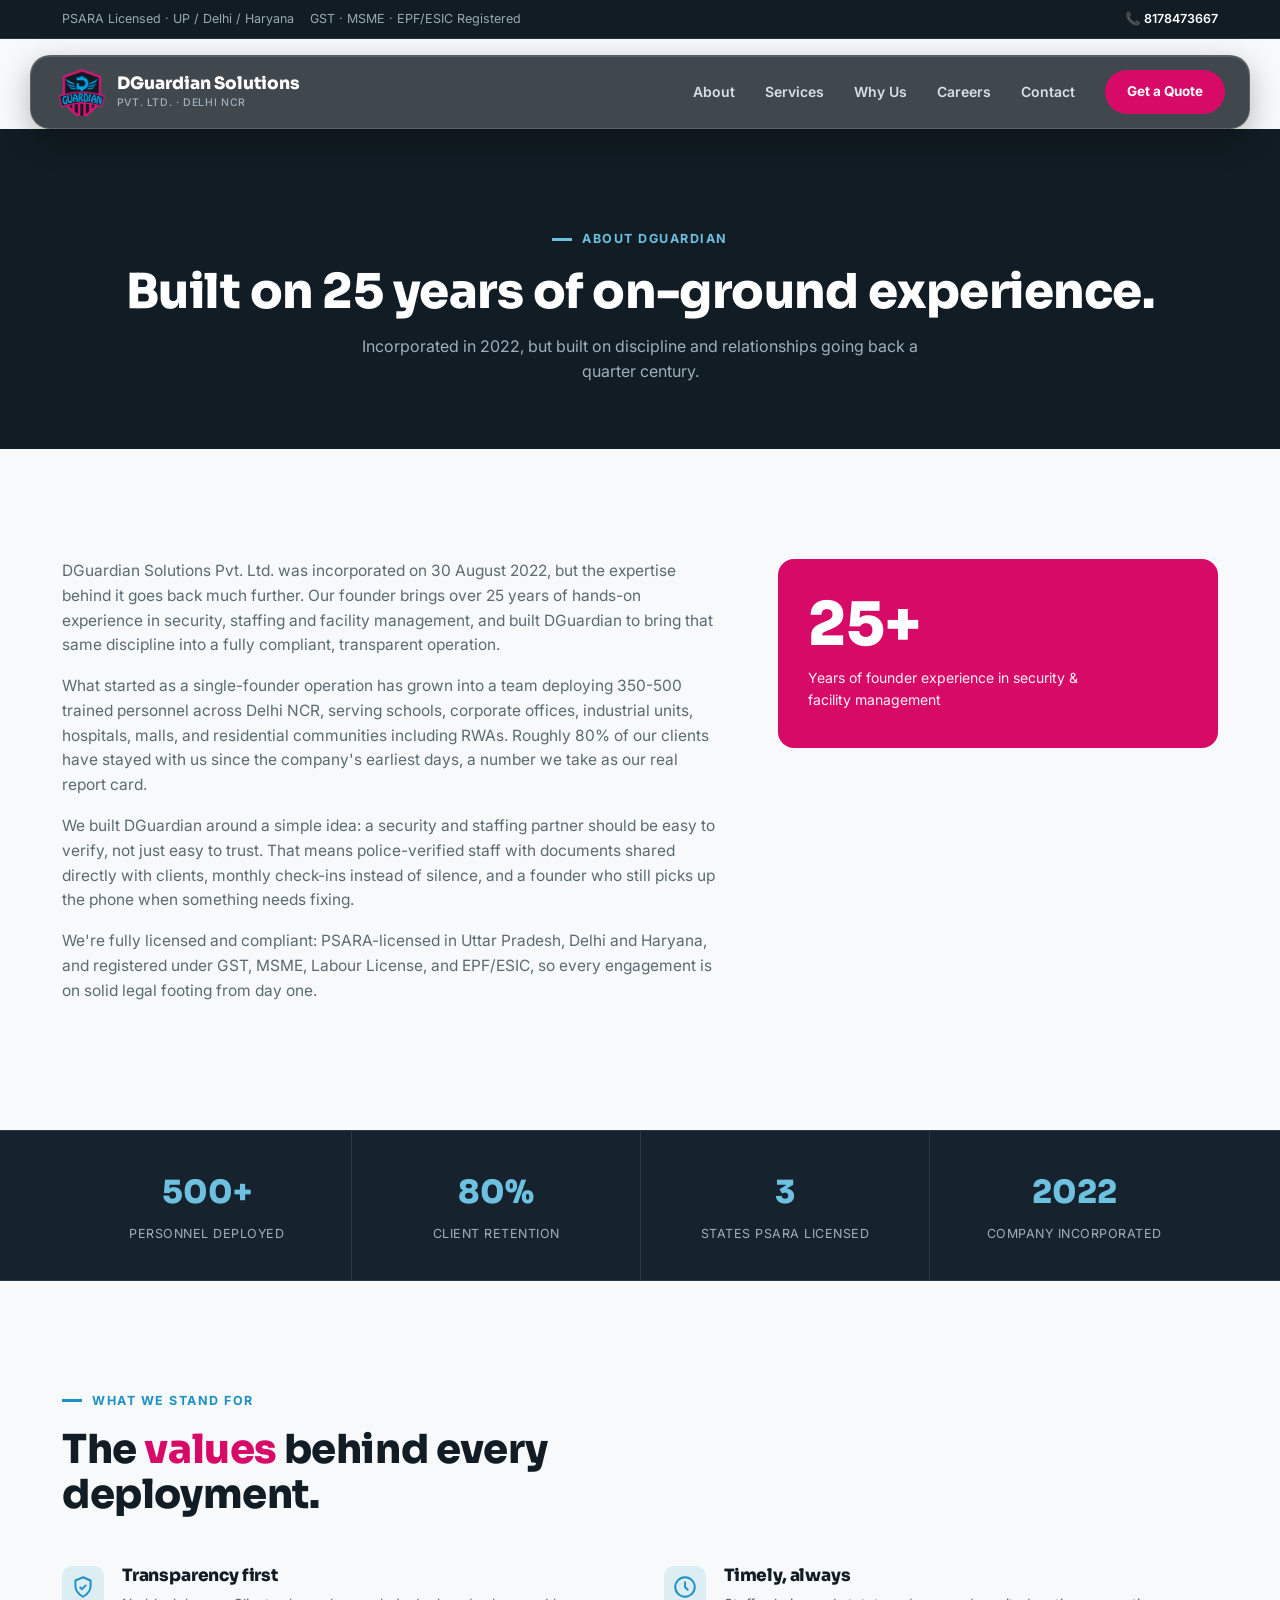
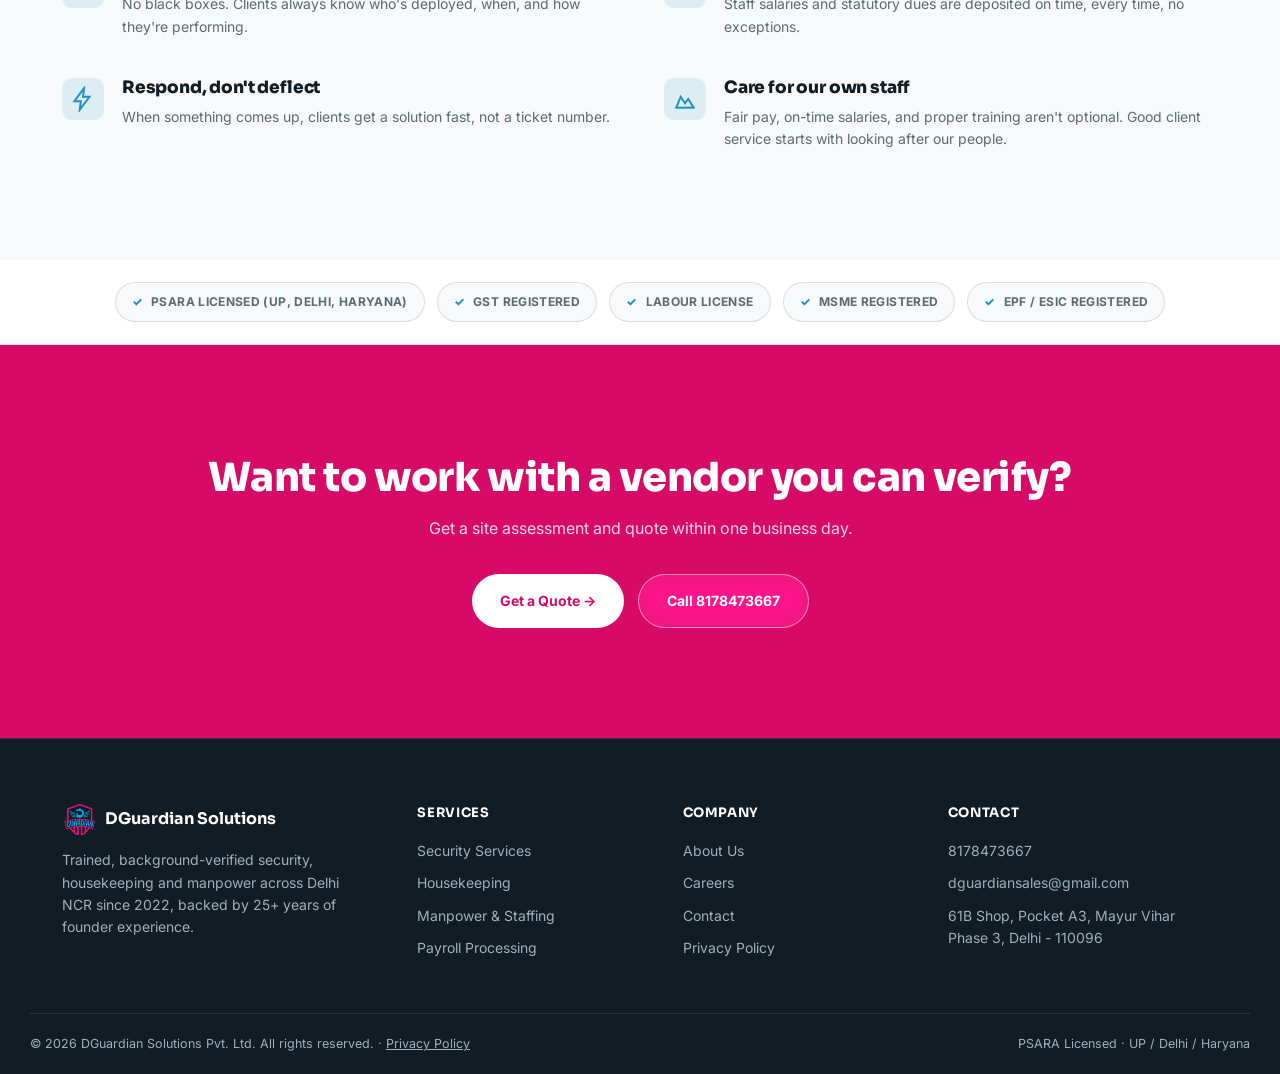
==== about.html @ e47fd435 "Add files via upload" ====
<!DOCTYPE html>
<html lang="en">
<head>
<meta charset="UTF-8">
<meta name="viewport" content="width=device-width, initial-scale=1.0">
<title>About Us | DGuardian Solutions Pvt. Ltd.</title>
<link rel="stylesheet" href="style.css">
</head>
<body>

<div class="topbar">
  <div class="wrap">
    <div class="badges">
      <span>PSARA Licensed · UP / Delhi / Haryana</span>
      <span>GST · MSME · EPF/ESIC Registered</span>
    </div>
    <div><a href="tel:+918178473667">📞 8178473667</a></div>
  </div>
</div>

<header class="nav">
  <div class="wrap navrow">
    <div class="brand">
      <a href="index.html" style="display:flex; align-items:center; gap:12px;">
      <img src="logo.png" alt="DGuardian Solutions logo">
      <div class="name">DGuardian Solutions<span>Pvt. Ltd. · Delhi NCR</span></div>
      </a>
    </div>
    <nav class="links">
      <a href="about.html">About</a>
      <a href="index.html#services">Services</a>
      <a href="index.html#why">Why Us</a>
      <a href="careers.html">Careers</a>
      <a href="contact.html">Contact</a>
      <a href="contact.html" class="nav-cta">Get a Quote</a>
    </nav>
    <button class="burger">☰</button>
  </div>
</header>

<section class="page-hero">
  <div class="wrap">
    <div class="marker on-dark" style="justify-content:center;">About DGuardian</div>
    <h1>Built on 25 years of on-ground experience.</h1>
    <p>Incorporated in 2022, but built on discipline and relationships going back a quarter century.</p>
  </div>
</section>

<section>
  <div class="wrap">
    <div class="about-grid">
      <div class="about-copy">
        <p>DGuardian Solutions Pvt. Ltd. was incorporated on 30 August 2022, but the expertise behind it goes back much further. Our founder brings over 25 years of hands-on experience in security, staffing and facility management, and built DGuardian to bring that same discipline into a fully compliant, transparent operation.</p>
        <p>What started as a single-founder operation has grown into a team deploying 350-500 trained personnel across Delhi NCR, serving schools, corporate offices, industrial units, hospitals, malls, and residential communities including RWAs. Roughly 80% of our clients have stayed with us since the company's earliest days, a number we take as our real report card.</p>
        <p>We built DGuardian around a simple idea: a security and staffing partner should be easy to verify, not just easy to trust. That means police-verified staff with documents shared directly with clients, monthly check-ins instead of silence, and a founder who still picks up the phone when something needs fixing.</p>
        <p>We're fully licensed and compliant: PSARA-licensed in Uttar Pradesh, Delhi and Haryana, and registered under GST, MSME, Labour License, and EPF/ESIC, so every engagement is on solid legal footing from day one.</p>
      </div>
      <div class="founder-card">
        <div class="big-num">25+</div>
        <div class="cap">Years of founder experience in security &amp; facility management</div>
      </div>
    </div>
  </div>
</section>

<div class="stats-band">
  <div class="wrap row">
    <div class="cell"><div class="n">500+</div><div class="l">Personnel Deployed</div></div>
    <div class="cell"><div class="n">80%</div><div class="l">Client Retention</div></div>
    <div class="cell"><div class="n">3</div><div class="l">States PSARA Licensed</div></div>
    <div class="cell"><div class="n">2022</div><div class="l">Company Incorporated</div></div>
  </div>
</div>

<section class="why">
  <div class="wrap">
    <div class="sec-head">
      <div class="marker">What we stand for</div>
      <h2>The <span class="em">values</span> behind every deployment.</h2>
    </div>
    <div class="why-grid">
      <div class="why-item">
        <div class="icon-badge"><svg class="icon" viewBox="0 0 24 24" width="22" height="22"><path d="M12 3l7 3v5c0 4.5-3 7.7-7 10-4-2.3-7-5.5-7-10V6l7-3z"/><path d="M9 12l2 2 4-4"/></svg></div>
        <div><h4>Transparency first</h4><p>No black boxes. Clients always know who's deployed, when, and how they're performing.</p></div>
      </div>
      <div class="why-item">
        <div class="icon-badge"><svg class="icon" viewBox="0 0 24 24" width="22" height="22"><circle cx="12" cy="12" r="9"/><path d="M12 7v5l3 3"/></svg></div>
        <div><h4>Timely, always</h4><p>Staff salaries and statutory dues are deposited on time, every time, no exceptions.</p></div>
      </div>
      <div class="why-item">
        <div class="icon-badge"><svg class="icon" viewBox="0 0 24 24" width="22" height="22"><path d="M13 2L4 14h6l-1 8 9-12h-6l1-8z"/></svg></div>
        <div><h4>Respond, don't deflect</h4><p>When something comes up, clients get a solution fast, not a ticket number.</p></div>
      </div>
      <div class="why-item">
        <div class="icon-badge"><svg class="icon" viewBox="0 0 24 24" width="22" height="22"><path d="M4 20l4-10 4 6 3-4 5 8"/><path d="M3 20h18"/></svg></div>
        <div><h4>Care for our own staff</h4><p>Fair pay, on-time salaries, and proper training aren't optional. Good client service starts with looking after our people.</p></div>
      </div>
    </div>
  </div>
</section>

<div class="compliance">
  <div class="wrap">
    <div class="comp-chip"><span class="tick">✓</span> PSARA Licensed (UP, Delhi, Haryana)</div>
    <div class="comp-chip"><span class="tick">✓</span> GST Registered</div>
    <div class="comp-chip"><span class="tick">✓</span> Labour License</div>
    <div class="comp-chip"><span class="tick">✓</span> MSME Registered</div>
    <div class="comp-chip"><span class="tick">✓</span> EPF / ESIC Registered</div>
  </div>
</div>

<section class="cta-band">
  <div class="wrap">
    <h2>Want to work with a vendor you can verify?</h2>
    <p>Get a site assessment and quote within one business day.</p>
    <div class="cta-row">
      <a href="contact.html" class="btn btn-primary">Get a Quote →</a>
      <a href="tel:+918178473667" class="btn btn-outline">Call 8178473667</a>
    </div>
  </div>
</section>

<footer>
  <div class="wrap foot-grid">
    <div class="foot-col">
      <div class="foot-brand"><img src="logo.png" alt="DGuardian logo"><span>DGuardian Solutions</span></div>
      <p>Trained, background-verified security, housekeeping and manpower across Delhi NCR since 2022, backed by 25+ years of founder experience.</p>
    </div>
    <div class="foot-col">
      <h5>Services</h5>
      <ul>
        <li><a href="index.html#services">Security Services</a></li>
        <li><a href="index.html#services">Housekeeping</a></li>
        <li><a href="index.html#services">Manpower &amp; Staffing</a></li>
        <li><a href="index.html#services">Payroll Processing</a></li>
      </ul>
    </div>
    <div class="foot-col">
      <h5>Company</h5>
      <ul>
        <li><a href="about.html">About Us</a></li>
        <li><a href="careers.html">Careers</a></li>
        <li><a href="contact.html">Contact</a></li>
        <li><a href="privacy-policy.html">Privacy Policy</a></li>
      </ul>
    </div>
    <div class="foot-col">
      <h5>Contact</h5>
      <ul>
        <li><a href="tel:+918178473667">8178473667</a></li>
        <li><a href="mailto:dguardiansales@gmail.com">dguardiansales@gmail.com</a></li>
        <li>61B Shop, Pocket A3, Mayur Vihar Phase 3, Delhi - 110096</li>
      </ul>
    </div>
  </div>
  <div class="wrap foot-bottom">
    <span>© 2026 DGuardian Solutions Pvt. Ltd. All rights reserved. · <a href="privacy-policy.html" style="text-decoration:underline;">Privacy Policy</a></span>
    <span>PSARA Licensed · UP / Delhi / Haryana</span>
  </div>
</footer>

<script src="script.js"></script>
</body>
</html>
---- style.css ----
@import url('https://fonts.googleapis.com/css2?family=Sora:wght@600;700;800&family=Inter:wght@400;500;600;700&display=swap');

  :root{
    --navy:#111C24;
    --navy-2:#16232E;
    --navy-3:#1C2B37;
    --white:#F7F9FA;
    --panel-light:#FFFFFF;
    --alt-light:#EEF3F6;
    --ink:#111C24;
    --muted-ink:#5B6B72;
    --muted-onDark:#9FB0BC;
    --line-light:rgba(17,28,36,0.12);
    --line-dark:rgba(255,255,255,0.10);
    --blue:#1D91C5;
    --blue-dim:#6DC0E0;
    --magenta:#D80A68;
    --magenta-dim:#F291C0;
  }

  *{box-sizing:border-box; margin:0; padding:0;}
  html{scroll-behavior:smooth;}
  html, body{overflow-x:clip;}
  body{
    font-family:'Inter',sans-serif;
    background:var(--white);
    color:var(--ink);
    line-height:1.6;
    -webkit-font-smoothing:antialiased;
  }
  img,svg{max-width:100%; display:block;}
  a{color:inherit; text-decoration:none;}
  ul{list-style:none;}
  h1,h2,h3,h4{
    font-family:'Sora',sans-serif;
    font-weight:800;
    letter-spacing:-0.01em;
    line-height:1.14;
    color:var(--ink);
  }
  .wrap{max-width:1220px; margin:0 auto; padding:0 32px;}
  section{padding:110px 0;}
  @media(max-width:720px){ section{padding:64px 0;} .wrap{padding:0 22px;} }
  .icon{ width:26px; height:26px; stroke:currentColor; fill:none; stroke-width:1.8; }
  .em{ color:var(--magenta); font-style:normal; font-weight:800; }

  .marker{
    display:flex; align-items:center; gap:10px;
    font-family:'Inter',sans-serif; font-size:12.5px; font-weight:700;
    letter-spacing:0.12em; text-transform:uppercase; color:var(--blue);
    margin-bottom:16px;
  }
  .marker::before{ content:""; width:20px; height:3px; background:var(--blue); flex:0 0 auto; }
  .marker.on-dark{ color:var(--blue-dim); }
  .marker.on-dark::before{ background:var(--blue-dim); }

  .mountain-wm{
    position:absolute; left:50%; top:50%; transform:translate(-50%,-50%);
    width:min(1000px,92%); height:auto; opacity:0.07; pointer-events:none; z-index:-1;
    color:#3A4C58;
  }
  .mountain-wm.on-light{ opacity:0.05; color:#B9C6CC; }
  @media(max-width:720px){ .mountain-wm{ opacity:0.05; } }

  /* ---------- Top bar (dark) ---------- */
  .topbar{ background:var(--navy); color:#9AA9B1; font-size:12.5px; border-bottom:1px solid var(--line-dark); }
  .topbar .wrap{ display:flex; justify-content:space-between; align-items:center; padding:9px 32px; gap:16px; flex-wrap:wrap; }
  .topbar a{ color:#fff; font-weight:600; }
  .topbar .badges{ display:flex; gap:16px; flex-wrap:wrap; }

  /* ---------- Nav (dark glass, floats over hero) ---------- */
  header.nav{
    position:sticky; top:0; z-index:50;
    padding:16px 20px 0;
    pointer-events:none;
  }
  .navrow{
    display:flex; align-items:center; justify-content:space-between;
    padding:12px 24px; position:relative;
    max-width:1220px; margin:0 auto;
    background:rgba(13,22,29,0.78);
    backdrop-filter:blur(22px) saturate(140%);
    -webkit-backdrop-filter:blur(22px) saturate(140%);
    border:1px solid rgba(255,255,255,0.14);
    border-radius:20px;
    box-shadow:0 10px 30px rgba(0,0,0,0.28), inset 0 1px 0 rgba(255,255,255,0.12);
    pointer-events:auto;
  }
  .brand{ display:flex; align-items:center; gap:12px; }
  .brand img{ height:48px; width:auto; }
  .brand .name{ font-family:'Sora',sans-serif; color:#fff; font-weight:800; font-size:17px; line-height:1.1; }
  .brand .name span{ display:block; color:var(--muted-onDark); font-size:10.5px; letter-spacing:0.06em; font-weight:500; margin-top:3px; font-family:'Inter',sans-serif; text-transform:uppercase; }
  nav.links{ display:flex; gap:30px; align-items:center; }
  nav.links a{ color:#D7E0E3; font-size:14px; font-weight:600; transition:color .15s; }
  nav.links a:hover{ color:var(--blue-dim); }
  .nav-cta{
    background:var(--magenta); color:#fff!important;
    padding:11px 22px; font-weight:700!important; font-size:13.5px!important;
    border-radius:30px;
    transition:background .15s;
  }
  .nav-cta:hover{ color:#fff!important; background:#b8085a; }
  .burger{ display:none; background:none; border:none; color:#fff; font-size:26px; cursor:pointer; }
  @media(max-width:900px){
    nav.links{
      display:none; position:absolute; top:calc(100% + 8px); left:0; right:0;
      background:rgba(17,28,36,0.85);
      backdrop-filter:blur(20px) saturate(160%);
      -webkit-backdrop-filter:blur(20px) saturate(160%);
      flex-direction:column; align-items:flex-start;
      padding:20px 22px; gap:20px;
      border:1px solid rgba(255,255,255,0.14);
      border-radius:18px;
      box-shadow:0 16px 40px rgba(0,0,0,0.3);
    }
    nav.links.open{ display:flex; }
    .burger{ display:block; }
  }

  /* ---------- Hero (dark) ---------- */
  .hero{ background:var(--navy); padding:64px 0 0; position:relative; z-index:0; overflow:hidden; }
  .hero::before{
    content:""; position:absolute; top:0; left:0; right:0; height:3px;
    background:linear-gradient(90deg, var(--blue) 0%, var(--blue) 66%, var(--magenta) 66%, var(--magenta) 78%, transparent 78%);
    opacity:0.9;
  }
  .hero-main{ display:block; text-align:center; max-width:820px; margin:0 auto; padding:64px 32px 88px; }
  .hero h1{ font-size:clamp(34px,4.6vw,56px); margin-bottom:22px; color:#fff; }
  .hero p.lead{ color:var(--muted-onDark); font-size:17px; max-width:560px; margin:0 auto 34px; }
  .cta-row{ display:flex; gap:14px; flex-wrap:wrap; justify-content:center; }
  .btn{
    display:inline-flex; align-items:center; gap:8px;
    padding:15px 28px; font-weight:700; font-size:14px; cursor:pointer; border:none;
    transition:background .15s, border-color .15s;
    font-family:'Inter',sans-serif;
    border-radius:30px;
  }
  .btn-primary{ background:var(--magenta); color:#fff; }
  .btn-primary:hover{ background:#b8085a; }
  .btn-outline{
    background:rgba(255,255,255,0.06); color:#fff;
    border:1px solid rgba(255,255,255,0.20);
    backdrop-filter:blur(12px) saturate(160%);
    -webkit-backdrop-filter:blur(12px) saturate(160%);
  }
  .btn-outline:hover{ border-color:var(--blue-dim); }

  .pill-row{ display:flex; flex-wrap:wrap; gap:10px; margin-top:32px; justify-content:flex-start; }
  .pill{
    font-size:12.5px; font-weight:600; color:#E4EAEC;
    padding:9px 18px; border-radius:30px;
    background:rgba(255,255,255,0.07);
    backdrop-filter:blur(14px) saturate(160%);
    -webkit-backdrop-filter:blur(14px) saturate(160%);
    border:1px solid rgba(255,255,255,0.16);
    box-shadow:inset 0 1px 0 rgba(255,255,255,0.14);
  }
  .pill.on-light{
    color:var(--ink);
    background:var(--alt-light);
    border:1px solid var(--line-light);
    backdrop-filter:none;
    -webkit-backdrop-filter:none;
    box-shadow:none;
  }

  .hero-strip{ padding:0 32px 90px; position:relative; z-index:1; }
  .hero-strip-row{
    display:grid; grid-template-columns:repeat(4,1fr);
    max-width:1220px; margin:0 auto;
    background:rgba(255,255,255,0.06);
    backdrop-filter:blur(24px) saturate(180%);
    -webkit-backdrop-filter:blur(24px) saturate(180%);
    border:1px solid rgba(255,255,255,0.14);
    border-radius:22px;
    box-shadow:0 20px 50px rgba(0,0,0,0.3), inset 0 1px 0 rgba(255,255,255,0.16);
    overflow:hidden;
  }
  @media(max-width:720px){ .hero-strip-row{ grid-template-columns:repeat(2,1fr); } }
  .hs-cell{ padding:26px 20px; text-align:center; border-left:1px solid rgba(255,255,255,0.10); }
  .hs-cell:first-child{ border-left:none; }
  @media(max-width:720px){ .hs-cell:nth-child(odd){ border-left:none; } .hs-cell{ border-top:1px solid rgba(255,255,255,0.10); } .hs-cell:nth-child(-n+2){ border-top:none; } }
  .hs-cell .n{ font-family:'Sora',sans-serif; font-weight:800; font-size:27px; color:var(--blue-dim); }
  .hs-cell .l{ font-size:12px; color:var(--muted-onDark); margin-top:6px; text-transform:uppercase; letter-spacing:0.03em; }

  /* ---------- Stats band (dark navy, blue numbers) ---------- */
  .stats-band{ background:var(--navy-2); padding:0; border-top:1px solid var(--line-dark); border-bottom:1px solid var(--line-dark); }
  .stats-band .row{ display:grid; grid-template-columns:repeat(4,1fr); }
  @media(max-width:720px){ .stats-band .row{ grid-template-columns:repeat(2,1fr); } }
  .stats-band .cell{ padding:36px 20px; text-align:center; border-left:1px solid var(--line-dark); }
  .stats-band .cell:first-child{ border-left:none; }
  @media(max-width:720px){ .stats-band .cell:nth-child(odd){ border-left:none; } }
  .stats-band .n{ font-family:'Sora',sans-serif; font-weight:800; font-size:32px; color:var(--blue-dim); }
  .stats-band .l{ font-size:12.5px; color:var(--muted-onDark); margin-top:6px; text-transform:uppercase; letter-spacing:0.04em; }

  /* ---------- Compliance strip (light) ---------- */
  .compliance{ background:var(--panel-light); padding:22px 0; border-bottom:1px solid var(--line-light); }
  .compliance .wrap{ display:flex; gap:12px; flex-wrap:wrap; justify-content:center; }
  .comp-chip{
    font-size:12px; font-weight:700; color:var(--muted-ink); display:flex; align-items:center; gap:8px;
    text-transform:uppercase; letter-spacing:0.03em;
    padding:9px 16px; border:1px solid var(--line-light); background:var(--white);
    border-radius:30px;
  }
  .comp-chip .tick{ color:var(--blue); font-weight:800; }

  /* ---------- Section heading pattern ---------- */
  .sec-head{ max-width:680px; margin-bottom:48px; }
  .sec-head h2{ font-size:clamp(28px,3.4vw,40px); margin-bottom:14px; }
  .sec-head p{ font-size:15.5px; color:var(--muted-ink); }
  .on-dark .sec-head h2{ color:#fff; }
  .on-dark .sec-head p{ color:var(--muted-onDark); }

  /* ---------- Tabbed feature card (light section) ---------- */
  .tabs-section{ background:var(--white); position:relative; z-index:0; overflow:hidden; }
  .tabs-card{
    display:grid; grid-template-columns:0.9fr 1.1fr;
    background:rgba(255,255,255,0.7);
    backdrop-filter:blur(16px) saturate(140%);
    -webkit-backdrop-filter:blur(16px) saturate(140%);
    border:1px solid var(--line-light);
    border-radius:22px;
    box-shadow:0 16px 40px rgba(17,28,36,0.08);
    overflow:hidden;
  }
  @media(max-width:900px){ .tabs-card{ grid-template-columns:1fr; } }
  .tabs-list{ border-right:1px solid var(--line-light); }
  @media(max-width:900px){ .tabs-list{ border-right:none; border-bottom:1px solid var(--line-light); display:flex; overflow-x:auto; } }
  .tab-btn{
    display:block; width:100%; text-align:left; background:none; border:none; cursor:pointer;
    padding:22px 26px; font-weight:700; font-size:15px; color:var(--muted-ink);
    border-left:3px solid transparent; transition:background .15s, color .15s;
    font-family:'Inter',sans-serif;
  }
  @media(max-width:900px){ .tab-btn{ white-space:nowrap; border-left:none; border-bottom:3px solid transparent; } }
  .tab-btn:hover{ color:var(--ink); }
  .tab-btn.active{ color:var(--ink); background:rgba(29,145,197,0.08); border-left-color:var(--blue); }
  @media(max-width:900px){ .tab-btn.active{ border-left-color:transparent; border-bottom-color:var(--blue); } }
  .tab-panels{ padding:40px; display:flex; align-items:center; }
  @media(max-width:720px){ .tab-panels{ padding:28px; } }
  .tab-panel{ display:none; }
  .tab-panel.active{ display:block; }
  .tab-panel .icon-badge{ width:48px; height:48px; display:flex; align-items:center; justify-content:center; background:rgba(29,145,197,0.12); color:var(--blue); margin-bottom:20px; border-radius:10px; }
  .tab-panel h3{ font-size:24px; margin-bottom:12px; }
  .tab-panel p{ font-size:15px; color:var(--muted-ink); }

  /* ---------- Statement + stats row (dark navy) ---------- */
  .statement{ background:var(--navy); text-align:center; position:relative; z-index:0; overflow:hidden; }
  .statement h2{ font-size:clamp(28px,3.6vw,42px); max-width:760px; margin:0 auto 44px; color:#fff; }
  .statement-row{ display:grid; grid-template-columns:repeat(4,1fr); gap:1px; background:var(--line-dark); max-width:820px; margin:0 auto; }
  @media(max-width:720px){ .statement-row{ grid-template-columns:repeat(2,1fr); } }
  .statement-row .cell{ background:var(--navy); padding:22px 14px; }
  .statement-row .n{ font-family:'Sora',sans-serif; font-weight:800; font-size:20px; color:var(--blue-dim); }
  .statement-row .l{ font-size:11.5px; color:var(--muted-onDark); margin-top:6px; text-transform:uppercase; letter-spacing:0.03em; }

  /* ---------- About (light) ---------- */
  .about{ background:var(--white); position:relative; z-index:0; overflow:hidden; }
  .about-grid{ display:grid; grid-template-columns:1.2fr 0.8fr; gap:56px; align-items:start; }
  @media(max-width:900px){ .about-grid{ grid-template-columns:1fr; } }
  .about-copy p{ margin-bottom:16px; color:var(--muted-ink); font-size:15.5px; }
  .founder-card{ background:var(--magenta); color:#fff; padding:36px 30px; border-radius:16px; }
  .founder-card .big-num{ font-family:'Sora',sans-serif; font-weight:800; font-size:60px; line-height:1; }
  .founder-card .cap{ font-size:14px; opacity:0.95; margin-top:12px; max-width:280px; }

  /* ---------- Services (light) ---------- */
  .services{ background:var(--alt-light); position:relative; z-index:0; overflow:hidden; }
  .svc-grid{ display:grid; grid-template-columns:repeat(4,1fr); gap:1px; background:var(--line-light); }
  @media(max-width:960px){ .svc-grid{ grid-template-columns:1fr 1fr; } }
  @media(max-width:560px){ .svc-grid{ grid-template-columns:1fr; } }
  .svc-card{ background:var(--alt-light); padding:30px 26px; }
  .svc-card .icon-badge{
    width:48px; height:48px; display:flex; align-items:center; justify-content:center;
    background:rgba(29,145,197,0.12); color:var(--blue); margin-bottom:18px; border-radius:10px;
  }
  .svc-card h3{ font-size:19px; margin-bottom:10px; }
  .svc-card p{ font-size:14px; color:var(--muted-ink); }

  /* ---------- Why choose us (light) ---------- */
  .why{ background:var(--white); position:relative; z-index:0; overflow:hidden; }
  .why-grid{ display:grid; grid-template-columns:1fr 1fr; gap:40px 48px; }
  @media(max-width:720px){ .why-grid{ grid-template-columns:1fr; gap:32px; } }
  .why-item{ padding:0; display:flex; gap:18px; align-items:flex-start; }
  .why-item .icon-badge{
    flex:0 0 auto; width:42px; height:42px; display:flex; align-items:center; justify-content:center;
    background:rgba(29,145,197,0.12); color:var(--blue); border-radius:10px;
  }
  .why-item h4{ font-size:17px; margin-bottom:8px; }
  .why-item p{ font-size:14px; color:var(--muted-ink); }

  /* ---------- Industries / clients (light) ---------- */
  .industries{ background:var(--alt-light); position:relative; z-index:0; overflow:hidden; }
  .chip-row{ display:flex; flex-wrap:wrap; gap:10px; margin-bottom:48px; }
  .chip{
    padding:10px 20px; background:var(--panel-light); border:1px solid var(--line-light);
    font-size:13px; font-weight:600; color:var(--muted-ink);
    transition:border-color .15s, color .15s; border-radius:30px;
  }
  .chip:hover{ border-color:var(--blue); color:var(--ink); }

  .marquee{ overflow:hidden; position:relative; }
  .marquee-track{ display:flex; gap:14px; width:max-content; animation:scroll-left 32s linear infinite; }
  .marquee:hover .marquee-track{ animation-play-state:paused; }
  @keyframes scroll-left{ from{transform:translateX(0);} to{transform:translateX(-50%);} }
  .logo-plate{
    background:var(--panel-light); border:1px solid var(--line-light); border-left:3px solid var(--blue);
    display:flex; align-items:center; justify-content:center; text-align:center;
    width:190px; height:190px; flex:0 0 auto; padding:18px;
    font-family:'Sora',sans-serif; font-weight:700; font-size:13.5px; color:var(--ink);
    line-height:1.3; white-space:normal;
    border-radius:4px 18px 18px 4px;
  }
  .logo-plate.has-img{ padding:24px; }
  .logo-plate.has-img img{ max-width:100%; max-height:100%; width:auto; height:auto; object-fit:contain; }
  @media(max-width:720px){
    .logo-plate{ width:140px; height:140px; padding:14px; font-size:12px; }
    .logo-plate.has-img{ padding:16px; }
  }

  /* ---------- CTA band (magenta — the one deliberate CTA moment) ---------- */
  .cta-band{ background:var(--magenta); text-align:center; }
  .cta-band h2{ color:#fff; font-size:clamp(28px,3.6vw,40px); margin-bottom:16px; }
  .cta-band p{ color:#FBD3E8; font-size:16px; margin-bottom:32px; }
  .cta-band .cta-row{ justify-content:center; }
  .cta-band .btn-outline{ color:#fff; border-color:rgba(255,255,255,0.5); background:rgba(255,255,255,0.08); }
  .cta-band .btn-primary{ background:#fff; color:var(--magenta); }

  /* ---------- Contact (light) ---------- */
  .contact{ background:var(--white); position:relative; z-index:0; overflow:hidden; }
  .contact-grid{ display:grid; grid-template-columns:0.85fr 1.15fr; gap:48px; align-items:start; }
  @media(max-width:900px){ .contact-grid{ grid-template-columns:1fr; } }
  .contact-card{ background:var(--panel-light); border:1px solid var(--line-light); padding:22px 24px; margin-bottom:14px; border-left:3px solid var(--blue); border-radius:4px 14px 14px 4px; }
  .contact-card .k{ font-size:11.5px; color:var(--muted-ink); font-weight:700; letter-spacing:0.06em; margin-bottom:8px; text-transform:uppercase; }
  .contact-card .v{ font-size:16px; font-weight:700; color:var(--ink); }
  .contact-card .v a{ color:var(--ink); }
  .form{ background:var(--panel-light); border:1px solid var(--line-light); padding:30px; border-radius:16px; }
  .form input, .form textarea{
    width:100%; background:var(--white); border:1px solid var(--line-light);
    padding:13px 14px; color:var(--ink); font-family:'Inter',sans-serif;
    font-size:14.5px; margin-bottom:14px; transition:border-color .15s; border-radius:8px;
  }
  .form input:focus, .form textarea:focus{ outline:none; border-color:var(--blue); }
  .form label{ font-size:12px; color:var(--muted-ink); margin-bottom:6px; display:block; font-weight:700; text-transform:uppercase; letter-spacing:0.03em; }
  .form textarea{ resize:vertical; min-height:100px; }

  /* ---------- Footer (dark) ---------- */
  footer{ background:var(--navy); color:var(--muted-onDark); padding-top:64px; border-top:1px solid var(--line-dark); }
  .foot-grid{ display:grid; grid-template-columns:1.4fr 1fr 1fr 1.2fr; gap:40px; padding-bottom:44px; }
  @media(max-width:900px){ .foot-grid{ grid-template-columns:1fr 1fr; } }
  @media(max-width:560px){ .foot-grid{ grid-template-columns:1fr; } }
  .foot-col h5{ font-family:'Sora',sans-serif; font-weight:700; font-size:13px; color:#fff; text-transform:uppercase; letter-spacing:0.05em; margin-bottom:16px; }
  .foot-col ul li{ margin-bottom:10px; font-size:14px; }
  .foot-col ul li a:hover{ color:var(--blue-dim); }
  .foot-brand{ display:flex; align-items:center; gap:10px; margin-bottom:14px; }
  .foot-brand img{ height:32px; }
  .foot-brand span{ color:#fff; font-weight:700; font-family:'Sora',sans-serif; }
  .foot-col p{ font-size:14px; max-width:280px; }
  .foot-bottom{ border-top:1px solid var(--line-dark); padding:20px 0; font-size:12.5px; display:flex; justify-content:space-between; flex-wrap:wrap; gap:10px; }

  /* ---------- Scroll reveal ---------- */
  .reveal{ opacity:0; transform:translateY(16px); transition:opacity .55s ease, transform .55s ease; }
  .reveal.in{ opacity:1; transform:translateY(0); }
  @media (prefers-reduced-motion: reduce){
    .reveal{ opacity:1; transform:none; transition:none; }
    .marquee-track{ animation:none; }
  }

  /* ---------- Long-form legal/info content (Privacy Policy, etc.) ---------- */
  .legal-content{ max-width:760px; }
  .legal-content h2{ font-size:26px; margin-top:40px; margin-bottom:14px; }
  .legal-content h2:first-child{ margin-top:0; }
  .legal-content p{ color:var(--muted); font-size:15.5px; margin-bottom:14px; }
  .legal-content ul{ margin-bottom:14px; }
  .legal-content ul li{ position:relative; padding-left:20px; color:var(--muted); font-size:15.5px; margin-bottom:8px; }
  .legal-content ul li::before{ content:""; position:absolute; left:0; top:9px; width:6px; height:6px; background:var(--blue); border-radius:50%; }
  .legal-content .updated{ color:var(--muted); font-size:13.5px; margin-bottom:36px; }

  /* ---------- Simple hero band for inner pages ---------- */
  .page-hero{ background:var(--navy); padding:100px 0 64px; text-align:center; position:relative; z-index:0; overflow:hidden; }
  .page-hero h1{ color:#fff; font-size:clamp(30px,4vw,48px); margin-bottom:14px; }
  .page-hero p{ color:var(--muted-onDark); font-size:16px; max-width:600px; margin:0 auto; }

  /* ---------- Careers: role cards & apply form reuse ---------- */
  .role-grid{ display:grid; grid-template-columns:repeat(2,1fr); gap:1px; background:var(--line-light); }
  @media(max-width:720px){ .role-grid{ grid-template-columns:1fr; } }
  .role-card{ background:var(--white); padding:28px 26px; }
  .role-card .icon-badge{ width:44px; height:44px; display:flex; align-items:center; justify-content:center; background:rgba(29,145,197,0.12); color:var(--blue); margin-bottom:16px; border-radius:10px; }
  .role-card h3{ font-size:18px; margin-bottom:8px; }
  .role-card p{ font-size:14px; color:var(--muted-ink); margin-bottom:0; }
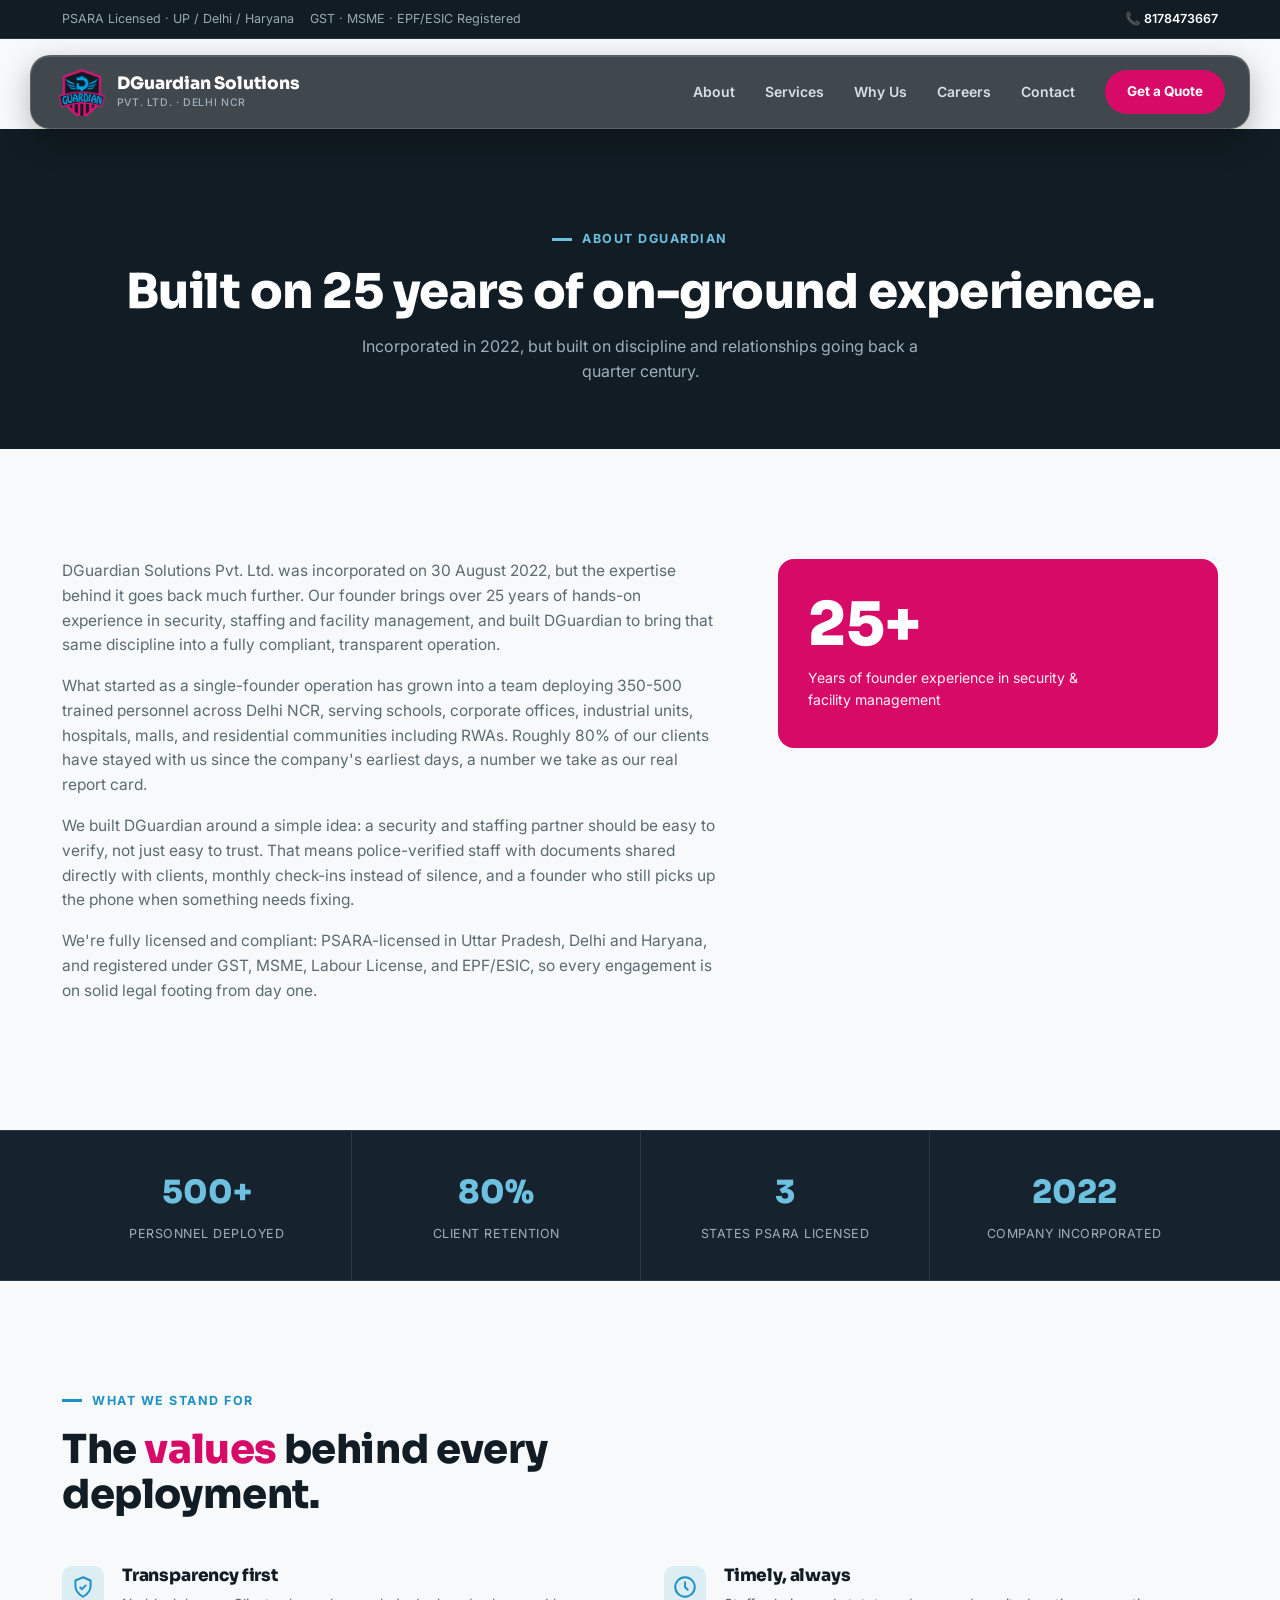
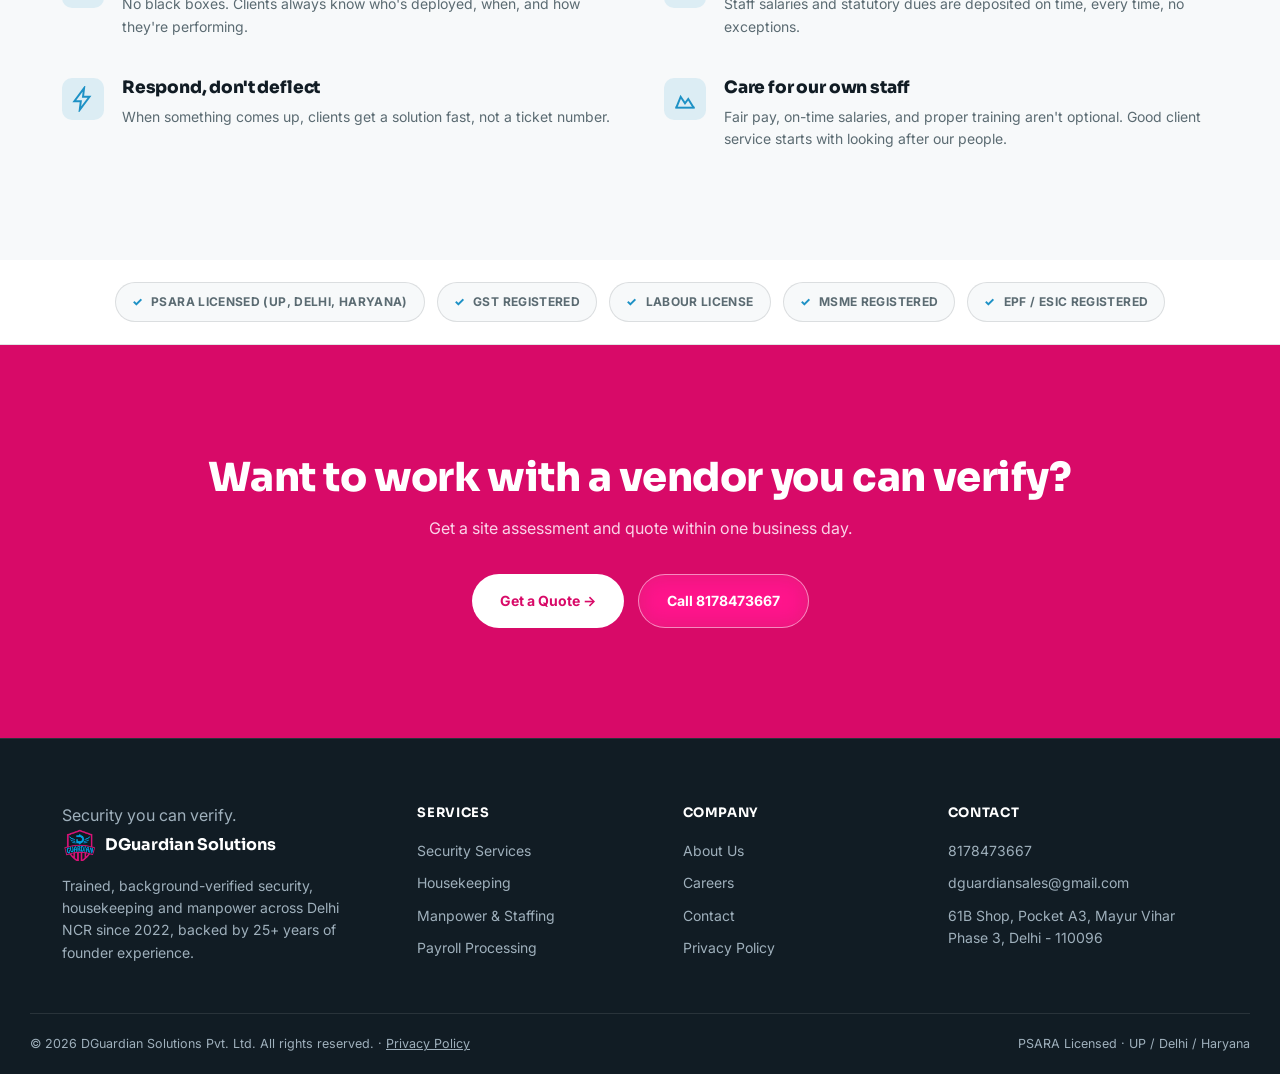
==== commit cdbfb177: "Update about.html" ====
--- a/about.html
+++ b/about.html
@@ -123,6 +123,7 @@
 <footer>
   <div class="wrap foot-grid">
     <div class="foot-col">
+      <div class="foot-tagline">Security you can verify.</div>
       <div class="foot-brand"><img src="logo.png" alt="DGuardian logo"><span>DGuardian Solutions</span></div>
       <p>Trained, background-verified security, housekeeping and manpower across Delhi NCR since 2022, backed by 25+ years of founder experience.</p>
     </div>
--- a/style.css
+++ b/style.css
@@ -120,6 +120,25 @@
 
   /* ---------- Hero (dark) ---------- */
   .hero{ background:var(--navy); padding:64px 0 0; position:relative; z-index:0; overflow:hidden; }
+  .hero-split{ display:grid; grid-template-columns:1.1fr 0.9fr; gap:48px; align-items:center; max-width:1220px; margin:0 auto; padding:72px 32px 64px; }
+  @media(max-width:900px){ .hero-split{ grid-template-columns:1fr; padding:56px 24px 40px; } }
+  .hero-split .marker{ justify-content:flex-start; }
+  .hero-split h1{ text-align:left; }
+  .hero-split p.lead{ text-align:left; margin:0 0 34px; max-width:46ch; }
+  .hero-split .cta-row{ justify-content:flex-start; }
+  .hero-split .pill-row{ justify-content:flex-start; }
+  .hero-visual{
+    aspect-ratio:4/5; border-radius:24px; border:1px solid rgba(255,255,255,0.14);
+    background:rgba(255,255,255,0.04); display:flex; align-items:center; justify-content:center;
+    color:var(--muted-onDark); font-size:14px; text-align:center; padding:32px;
+    position:relative; overflow:hidden;
+  }
+  .hero-visual::before{
+    content:""; position:absolute; inset:0;
+    background:linear-gradient(160deg, rgba(29,145,197,0.25) 0%, transparent 60%);
+  }
+  .hero-visual span{ position:relative; z-index:1; }
+  @media(max-width:900px){ .hero-visual{ aspect-ratio:16/10; } }
   .hero::before{
     content:""; position:absolute; top:0; left:0; right:0; height:3px;
     background:linear-gradient(90deg, var(--blue) 0%, var(--blue) 66%, var(--magenta) 66%, var(--magenta) 78%, transparent 78%);
@@ -387,3 +406,27 @@
   .role-card .icon-badge{ width:44px; height:44px; display:flex; align-items:center; justify-content:center; background:rgba(29,145,197,0.12); color:var(--blue); margin-bottom:16px; border-radius:10px; }
   .role-card h3{ font-size:18px; margin-bottom:8px; }
   .role-card p{ font-size:14px; color:var(--muted-ink); margin-bottom:0; }
+
+  /* ---------- Flat highlight cards + quote (layout pattern) ---------- */
+  .highlight-band{ background:var(--white); padding:80px 0; }
+  .highlight-grid{ display:grid; grid-template-columns:repeat(3,1fr); gap:24px; max-width:1220px; margin:0 auto; padding:0 32px; }
+  @media(max-width:900px){ .highlight-grid{ grid-template-columns:1fr; } }
+  .highlight-card{
+    background:var(--panel-light); border:1px solid var(--line-light); border-radius:16px;
+    padding:40px; transition:border-color 0.15s ease;
+  }
+  .highlight-card:hover{ border-color:var(--blue); }
+  .highlight-card .icon-circle{
+    width:44px; height:44px; border-radius:999px; border:1px solid var(--line-light);
+    display:flex; align-items:center; justify-content:center; color:var(--blue); margin-bottom:24px;
+  }
+  .highlight-card h3{ font-size:19px; margin-bottom:12px; }
+  .highlight-card p{ font-size:15px; color:var(--muted-ink); margin:0; }
+
+  .quote-band{ background:var(--navy); padding:80px 0; text-align:center; }
+  .quote-band .wrap{ max-width:720px; }
+  .quote-band blockquote{
+    font-family:'Sora',sans-serif; font-weight:600; font-size:clamp(22px,3vw,30px);
+    line-height:1.4; color:#fff; margin:0 0 24px; letter-spacing:-0.3px;
+  }
+  .quote-band .attribution{ color:var(--muted-onDark); font-size:14px; }
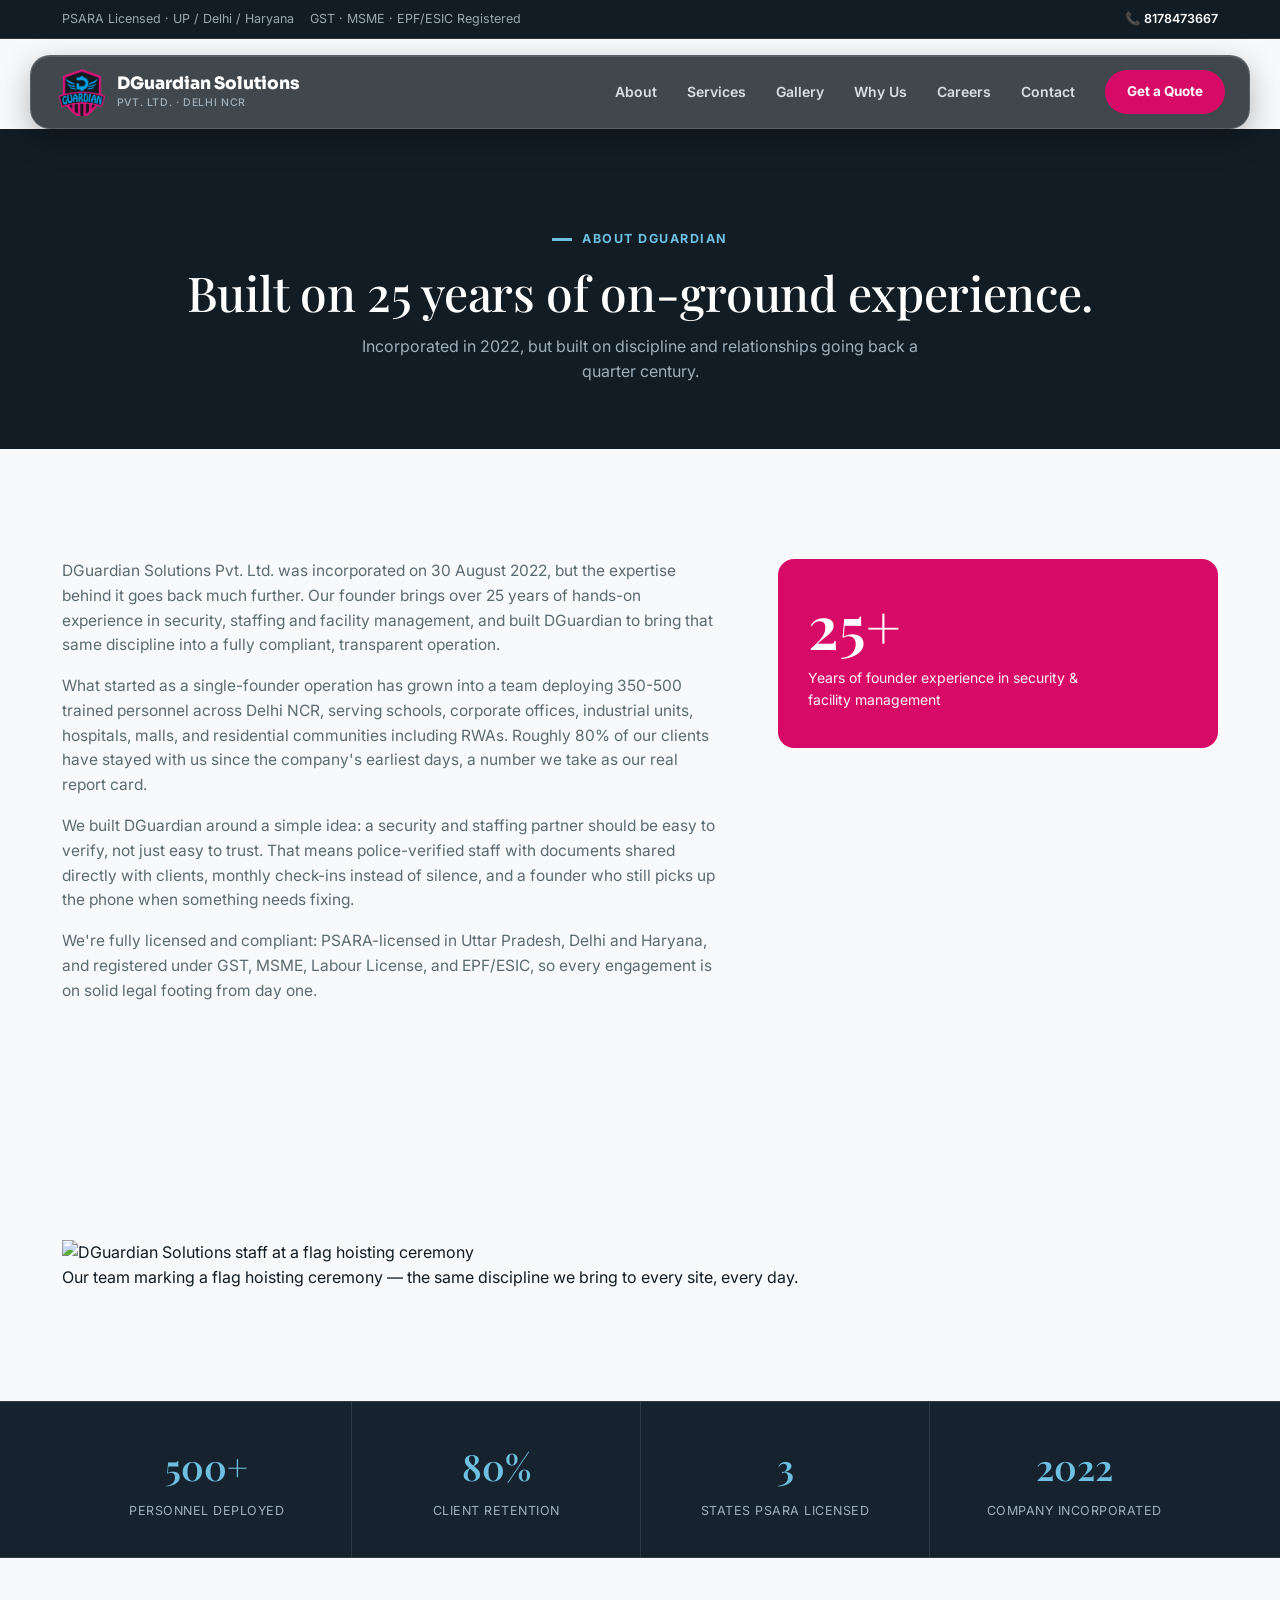
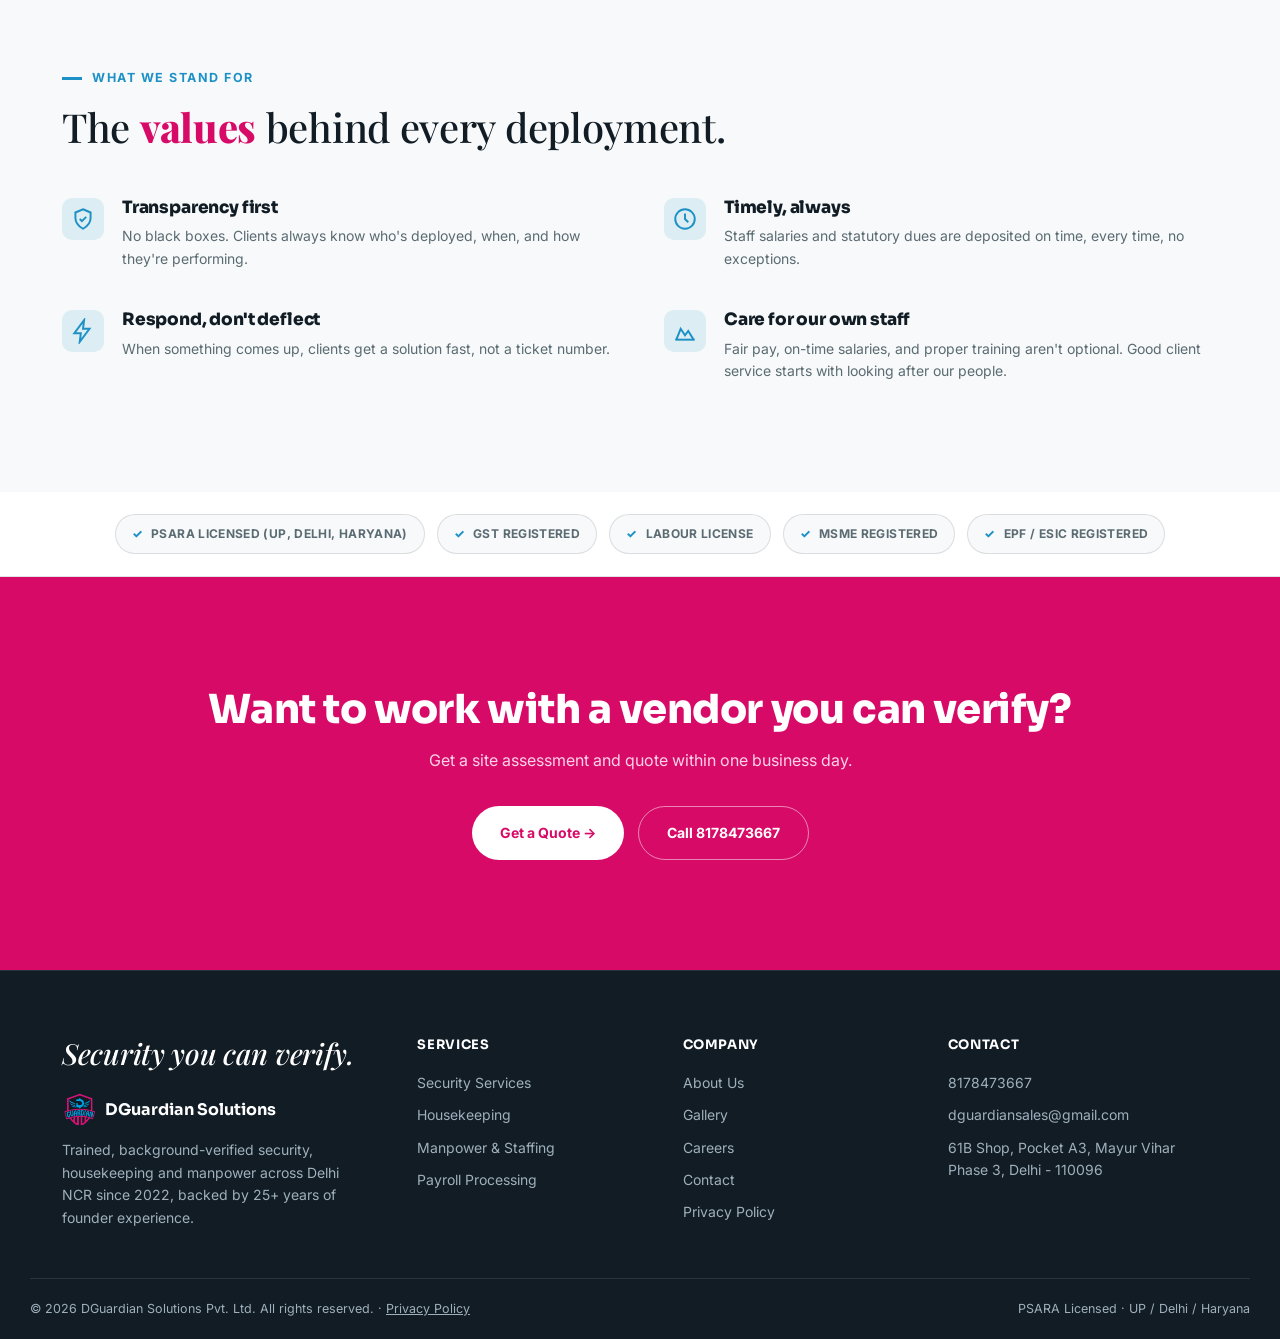
==== commit 51383514: "Update about.html" ====
--- a/about.html
+++ b/about.html
@@ -29,6 +29,7 @@
     <nav class="links">
       <a href="about.html">About</a>
       <a href="index.html#services">Services</a>
+      <a href="gallery.html">Gallery</a>
       <a href="index.html#why">Why Us</a>
       <a href="careers.html">Careers</a>
       <a href="contact.html">Contact</a>
@@ -60,6 +61,13 @@
         <div class="cap">Years of founder experience in security &amp; facility management</div>
       </div>
     </div>
+  </div>
+</section>
+
+<section class="photo-moment">
+  <div class="wrap">
+    <img src="flag-ceremony.jpg" alt="DGuardian Solutions staff at a flag hoisting ceremony">
+    <p class="photo-caption">Our team marking a flag hoisting ceremony — the same discipline we bring to every site, every day.</p>
   </div>
 </section>
 
@@ -140,6 +148,7 @@
       <h5>Company</h5>
       <ul>
         <li><a href="about.html">About Us</a></li>
+        <li><a href="gallery.html">Gallery</a></li>
         <li><a href="careers.html">Careers</a></li>
         <li><a href="contact.html">Contact</a></li>
         <li><a href="privacy-policy.html">Privacy Policy</a></li>
--- a/style.css
+++ b/style.css
@@ -1,5 +1,4 @@
-
-  @import url('https://fonts.googleapis.com/css2?family=Sora:wght@600;700;800&family=Inter:wght@400;500;600;700&display=swap');
+@import url('https://fonts.googleapis.com/css2?family=Sora:wght@600;700;800&family=Inter:wght@400;500;600;700&family=Playfair+Display:ital,wght@0,400;0,500;0,600;1,400&display=swap');
 
   :root{
     --navy:#111C24;
@@ -128,17 +127,18 @@
   .hero-split .cta-row{ justify-content:flex-start; }
   .hero-split .pill-row{ justify-content:flex-start; }
   .hero-visual{
-    aspect-ratio:4/5; border-radius:24px; border:1px solid rgba(255,255,255,0.14);
-    background:rgba(255,255,255,0.04); display:flex; align-items:center; justify-content:center;
-    color:var(--muted-onDark); font-size:14px; text-align:center; padding:32px;
+    aspect-ratio:4/3; border-radius:24px; border:1px solid rgba(255,255,255,0.14);
+    background:var(--navy-2); display:flex; align-items:center; justify-content:center;
+    color:var(--muted-onDark); font-size:14px; text-align:center;
     position:relative; overflow:hidden;
   }
+  .hero-visual img{ width:100%; height:100%; object-fit:cover; object-position:center 20%; }
   .hero-visual::before{
     content:""; position:absolute; inset:0;
     background:linear-gradient(160deg, rgba(29,145,197,0.25) 0%, transparent 60%);
   }
   .hero-visual span{ position:relative; z-index:1; }
-  @media(max-width:900px){ .hero-visual{ aspect-ratio:16/10; } }
+  @media(max-width:900px){ .hero-visual{ aspect-ratio:4/3; } }
   .hero::before{
     content:""; position:absolute; top:0; left:0; right:0; height:3px;
     background:linear-gradient(90deg, var(--blue) 0%, var(--blue) 66%, var(--magenta) 66%, var(--magenta) 78%, transparent 78%);
@@ -158,12 +158,10 @@
   .btn-primary{ background:var(--magenta); color:#fff; }
   .btn-primary:hover{ background:#b8085a; }
   .btn-outline{
-    background:rgba(255,255,255,0.06); color:#fff;
-    border:1px solid rgba(255,255,255,0.20);
-    backdrop-filter:blur(12px) saturate(160%);
-    -webkit-backdrop-filter:blur(12px) saturate(160%);
-  }
-  .btn-outline:hover{ border-color:var(--blue-dim); }
+    background:transparent; color:#fff;
+    border:1px solid rgba(255,255,255,0.35);
+  }
+  .btn-outline:hover{ border-color:var(--blue-dim); background:rgba(255,255,255,0.06); }
 
   .pill-row{ display:flex; flex-wrap:wrap; gap:10px; margin-top:32px; justify-content:flex-start; }
   .pill{
@@ -200,7 +198,7 @@
   .hs-cell{ padding:26px 20px; text-align:center; border-left:1px solid rgba(255,255,255,0.10); }
   .hs-cell:first-child{ border-left:none; }
   @media(max-width:720px){ .hs-cell:nth-child(odd){ border-left:none; } .hs-cell{ border-top:1px solid rgba(255,255,255,0.10); } .hs-cell:nth-child(-n+2){ border-top:none; } }
-  .hs-cell .n{ font-family:'Sora',sans-serif; font-weight:800; font-size:27px; color:var(--blue-dim); }
+  .hs-cell .n{ font-family:'Playfair Display',serif; font-weight:600; font-size:30px; color:var(--blue-dim); }
   .hs-cell .l{ font-size:12px; color:var(--muted-onDark); margin-top:6px; text-transform:uppercase; letter-spacing:0.03em; }
 
   /* ---------- Stats band (dark navy, blue numbers) ---------- */
@@ -210,7 +208,7 @@
   .stats-band .cell{ padding:36px 20px; text-align:center; border-left:1px solid var(--line-dark); }
   .stats-band .cell:first-child{ border-left:none; }
   @media(max-width:720px){ .stats-band .cell:nth-child(odd){ border-left:none; } }
-  .stats-band .n{ font-family:'Sora',sans-serif; font-weight:800; font-size:32px; color:var(--blue-dim); }
+  .stats-band .n{ font-family:'Playfair Display',serif; font-weight:600; font-size:36px; color:var(--blue-dim); }
   .stats-band .l{ font-size:12.5px; color:var(--muted-onDark); margin-top:6px; text-transform:uppercase; letter-spacing:0.04em; }
 
   /* ---------- Compliance strip (light) ---------- */
@@ -279,7 +277,7 @@
   @media(max-width:900px){ .about-grid{ grid-template-columns:1fr; } }
   .about-copy p{ margin-bottom:16px; color:var(--muted-ink); font-size:15.5px; }
   .founder-card{ background:var(--magenta); color:#fff; padding:36px 30px; border-radius:16px; }
-  .founder-card .big-num{ font-family:'Sora',sans-serif; font-weight:800; font-size:60px; line-height:1; }
+  .founder-card .big-num{ font-family:'Playfair Display',serif; font-weight:600; font-size:60px; line-height:1; }
   .founder-card .cap{ font-size:14px; opacity:0.95; margin-top:12px; max-width:280px; }
 
   /* ---------- Services (light) ---------- */
@@ -341,7 +339,7 @@
   .cta-band h2{ color:#fff; font-size:clamp(28px,3.6vw,40px); margin-bottom:16px; }
   .cta-band p{ color:#FBD3E8; font-size:16px; margin-bottom:32px; }
   .cta-band .cta-row{ justify-content:center; }
-  .cta-band .btn-outline{ color:#fff; border-color:rgba(255,255,255,0.5); background:rgba(255,255,255,0.08); }
+  .cta-band .btn-outline{ color:#fff; border-color:rgba(255,255,255,0.5); background:transparent; }
   .cta-band .btn-primary{ background:#fff; color:var(--magenta); }
 
   /* ---------- Contact (light) ---------- */
@@ -371,6 +369,7 @@
   .foot-col ul li{ margin-bottom:10px; font-size:14px; }
   .foot-col ul li a:hover{ color:var(--blue-dim); }
   .foot-brand{ display:flex; align-items:center; gap:10px; margin-bottom:14px; }
+  .foot-tagline{ font-family:'Playfair Display',serif; font-style:italic; font-weight:500; font-size:clamp(22px,3vw,29px); color:#fff; line-height:1.25; margin-bottom:22px; letter-spacing:-0.3px; }
   .foot-brand img{ height:32px; }
   .foot-brand span{ color:#fff; font-weight:700; font-family:'Sora',sans-serif; }
   .foot-col p{ font-size:14px; max-width:280px; }
@@ -430,3 +429,58 @@
     line-height:1.4; color:#fff; margin:0 0 24px; letter-spacing:-0.3px;
   }
   .quote-band .attribution{ color:var(--muted-onDark); font-size:14px; }
+
+  /* ---------- Cinematic hero (homepage only) ---------- */
+  body.home header.nav{ position:fixed; left:0; right:0; }
+
+  .cinematic-hero{
+    position:relative; min-height:100vh; display:flex; flex-direction:column;
+    justify-content:center; align-items:center; overflow:hidden;
+    background-image:url('team-photo.jpg');
+    background-size:cover; background-position:center 22%;
+  }
+  .cinematic-overlay{
+    position:absolute; inset:0; z-index:1; pointer-events:none;
+    background:
+      linear-gradient(180deg, rgba(6,12,18,0.72) 0%, rgba(6,12,18,0.42) 32%, rgba(6,12,18,0.58) 68%, rgba(6,12,18,0.92) 100%);
+  }
+  .cinematic-content{
+    position:relative; z-index:2; max-width:860px; margin:0 auto;
+    text-align:center; padding:140px 28px 90px;
+  }
+  .cinematic-marker{ justify-content:center; color:rgba(255,255,255,0.9); margin-bottom:26px; }
+  .cinematic-marker::before{ background:#fff; }
+  .cinematic-h1{
+    font-family:'Playfair Display',serif; font-weight:500; font-style:normal;
+    font-size:clamp(36px,6vw,72px); line-height:1.1; letter-spacing:-0.5px;
+    color:#fff; margin:0 0 26px;
+  }
+  .cinematic-h1 em{ font-style:italic; color:#fff; }
+  .cinematic-lead{
+    font-family:'Inter',sans-serif; font-size:18px; line-height:1.65;
+    color:rgba(255,255,255,0.88); max-width:54ch; margin:0 auto 38px;
+  }
+  .cinematic-cta-row{ justify-content:center; }
+
+  .btn-glass{
+    background:transparent; border:1px solid rgba(255,255,255,0.45); color:#fff;
+  }
+  .btn-glass:hover{ background:rgba(255,255,255,0.08); border-color:rgba(255,255,255,0.7); }
+  .btn-glass-primary{
+    background:rgba(216,10,104,0.82); border:1px solid rgba(255,255,255,0.3); color:#fff;
+    backdrop-filter:blur(14px) saturate(140%); -webkit-backdrop-filter:blur(14px) saturate(140%);
+  }
+  .btn-glass-primary:hover{ background:var(--magenta); }
+
+  .compliance-bridge{ background:var(--navy); padding:34px 0; border-top:1px solid rgba(255,255,255,0.08); }
+  .compliance-bridge .wrap{ display:flex; justify-content:center; gap:14px 32px; flex-wrap:wrap; }
+  .compliance-bridge span{ color:var(--muted-onDark); font-size:12.5px; letter-spacing:0.02em; }
+
+  @media(max-width:720px){
+    .cinematic-content{ padding:120px 22px 70px; }
+  }
+
+  /* ---------- Editorial serif accent on section headings site-wide ---------- */
+  .sec-head h2, .quote-band blockquote, .page-hero h1{
+    font-family:'Playfair Display',serif; font-weight:500; letter-spacing:-0.3px;
+  }
